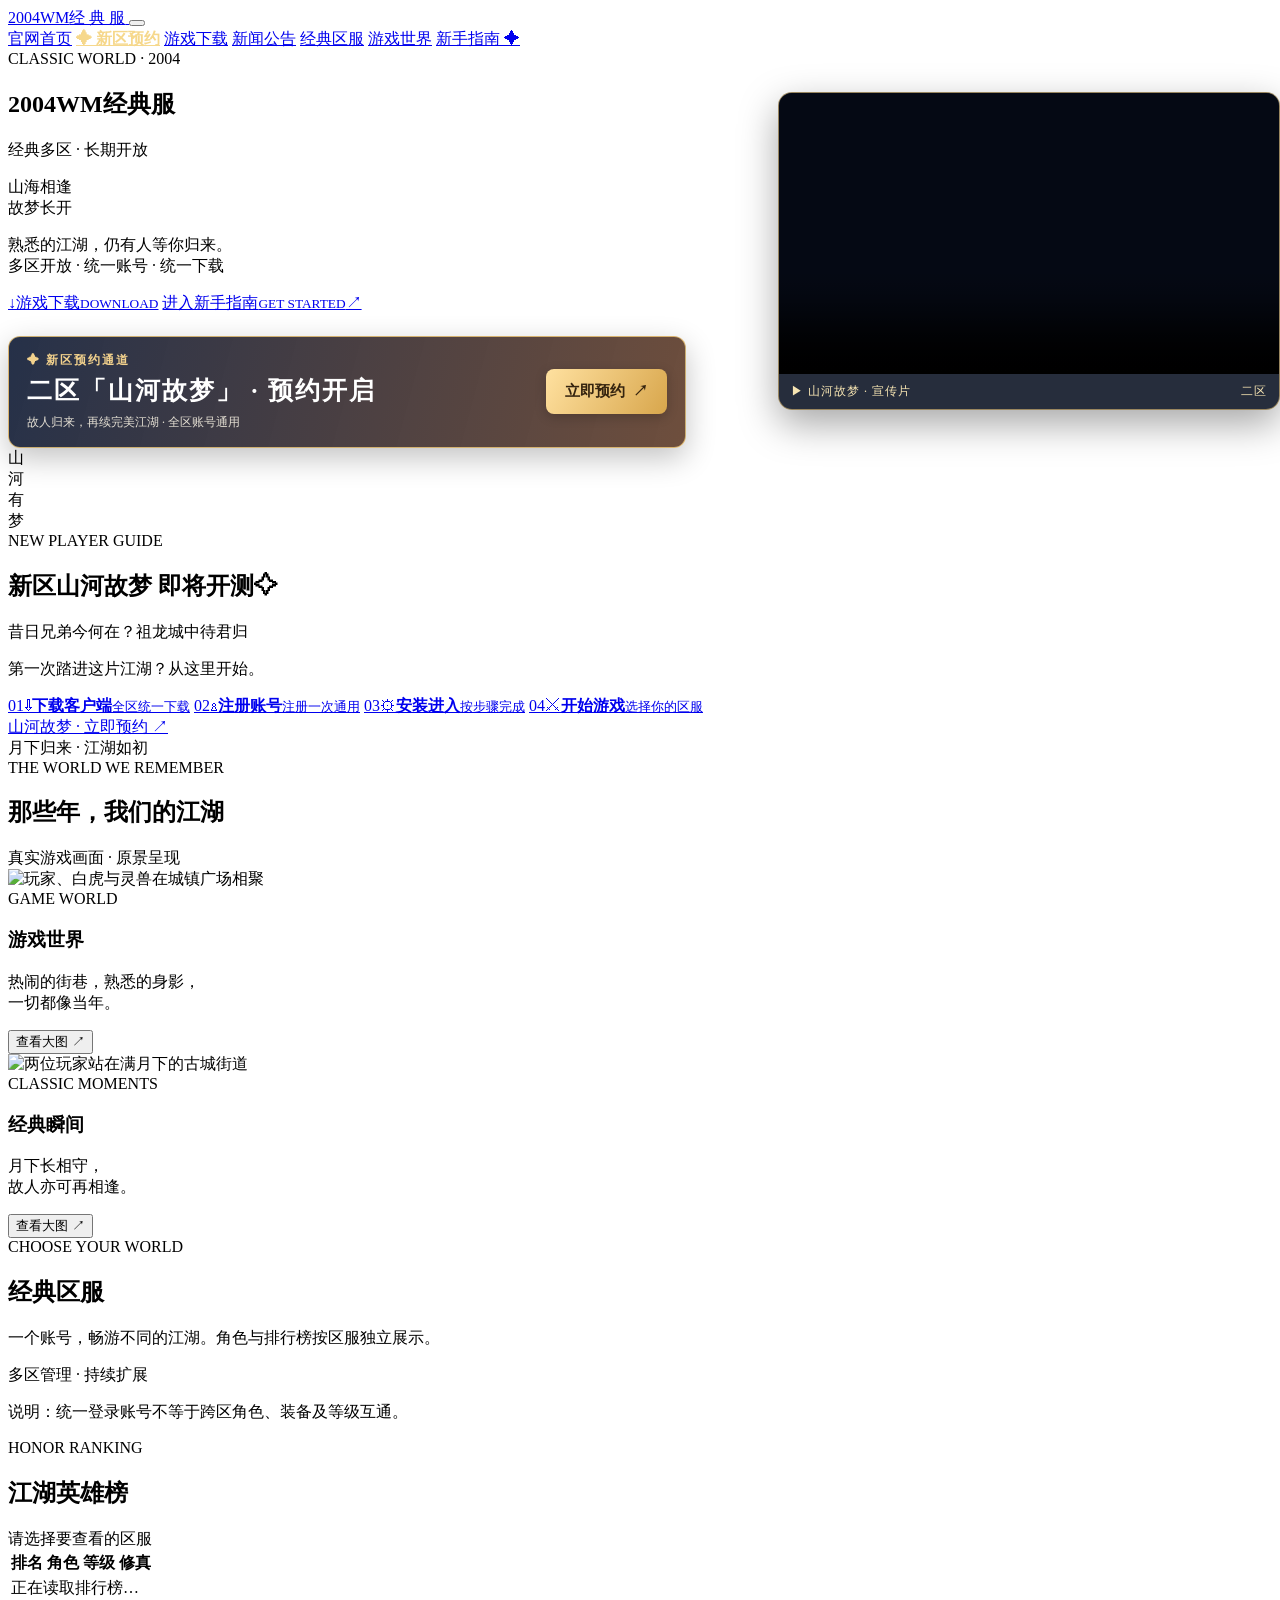
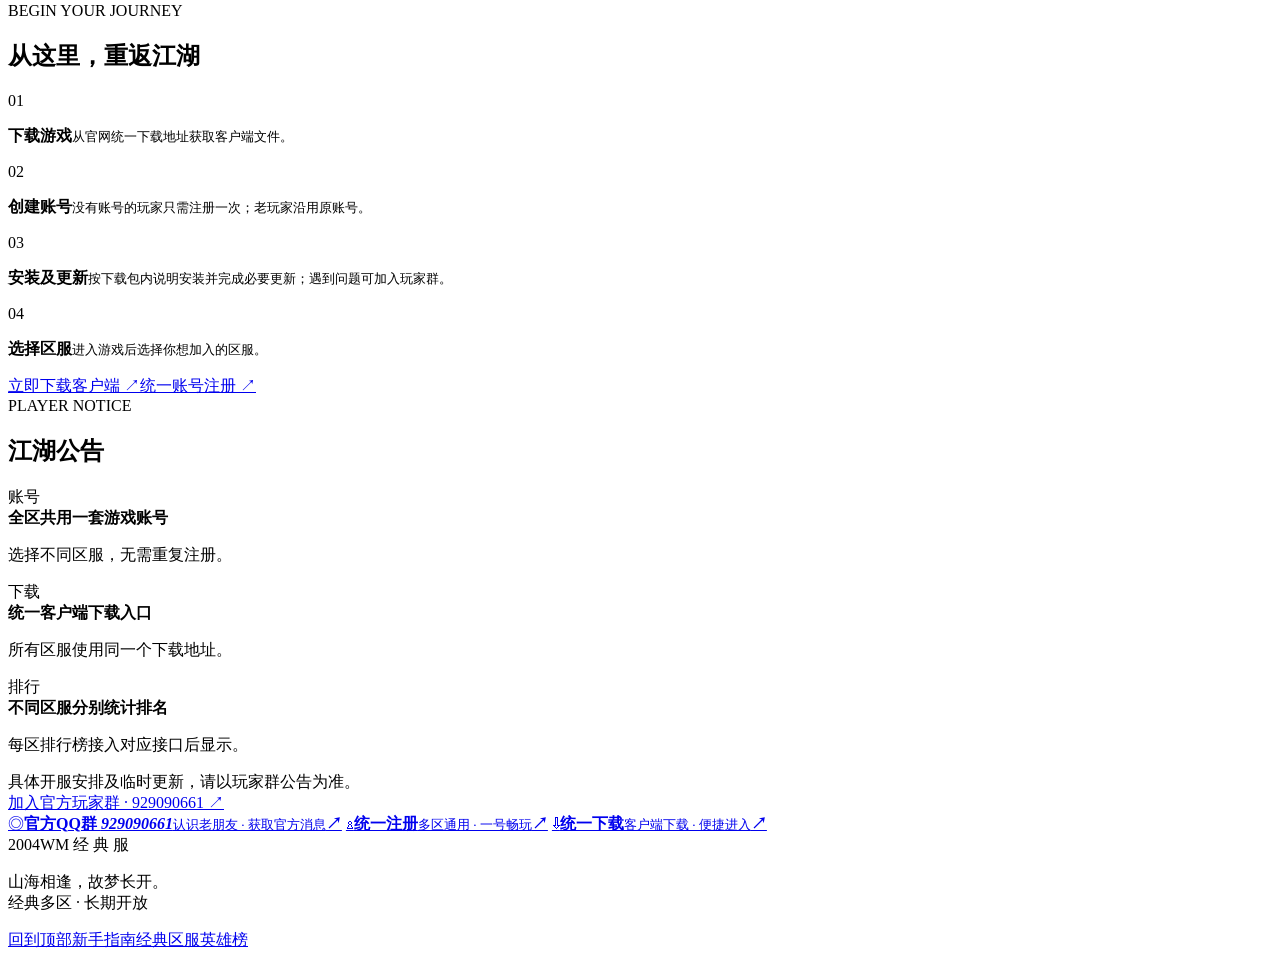
==== downloads/index.html @ da59af14 "Add homepage with updated download and registration links" ====
<!DOCTYPE html>
<html lang="zh-CN">
<head>
  <meta charset="utf-8">
  <meta name="viewport" content="width=device-width,initial-scale=1">
  <meta name="description" content="2004WM经典服，经典多区长期开放。统一账号注册与客户端下载，重返熟悉的完美江湖。">
  <meta name="theme-color" content="#101b37">
  <title>2004WM经典服｜山海相逢，故梦长开</title>
  <link rel="stylesheet" href="./styles.css?v=20261012">
  <script src="./config.js?v=20261012" defer></script>
  <script src="./app.js?v=20261012" defer></script>
  <style>
    /* 山河故梦新区预约：首页首屏独立入口 */
    .reserve-nav{color:#f6d88c!important;font-weight:700!important}
    .reserve-hero{display:flex;align-items:center;justify-content:space-between;gap:18px;max-width:640px;margin:22px 0 0;padding:15px 18px;border:1px solid rgba(248,208,125,.78);border-radius:12px;background:linear-gradient(105deg,rgba(19,31,57,.92),rgba(90,54,34,.88));box-shadow:0 10px 30px rgba(0,0,0,.24);color:#fff;position:relative;z-index:2}
    .reserve-hero-copy{display:flex;flex-direction:column;gap:5px;min-width:0}
    .reserve-hero-tag{font-size:12px;letter-spacing:2px;color:#f3d28d;font-weight:700}
    .reserve-hero-title{font-size:clamp(18px,2.1vw,25px);font-weight:800;letter-spacing:2px;line-height:1.35}
    .reserve-hero-note{font-size:12px;color:#e4dfd3;line-height:1.6}
    .reserve-hero-button{flex:none;display:inline-flex;align-items:center;justify-content:center;gap:8px;padding:13px 19px;border-radius:8px;background:linear-gradient(120deg,#ffe1a0,#d8a64c);color:#35240f!important;font-size:15px;font-weight:800;text-decoration:none;box-shadow:0 3px 12px rgba(0,0,0,.2);transition:transform .2s,filter .2s}
    .reserve-hero-button:hover{transform:translateY(-2px);filter:brightness(1.08)}
    @media(max-width:650px){.reserve-hero{flex-direction:column;align-items:stretch;gap:12px;padding:14px;margin-top:17px}.reserve-hero-button{width:100%;box-sizing:border-box}.reserve-hero-title{font-size:19px}}

    /* 首页右上角宣传视频 */
    .hero-video{position:absolute;right:0;top:92px;width:min(500px,42vw);z-index:4;border:1px solid rgba(248,208,125,.55);border-radius:14px;overflow:hidden;background:rgba(9,17,34,.88);box-shadow:0 14px 38px rgba(0,0,0,.35)}
    .hero-video video{display:block;width:100%;aspect-ratio:16/9;object-fit:contain;object-position:center center;background:#050914}
    .hero-video-label{display:flex;align-items:center;justify-content:space-between;padding:9px 12px;color:#f6e4b2;font-size:12px;letter-spacing:1px}
    @media(max-width:900px){.hero-video{position:relative;right:auto;top:auto;width:100%;max-width:520px;margin:18px 0 0}.hero-inner{flex-wrap:wrap}}
  </style>
</head>
<body>
  <header class="site-header" id="top">
    <div class="shell nav-shell">
      <a class="brand" href="#top" aria-label="2004WM 经典服首页">
        <span class="brand-main">2004WM</span><span class="brand-sub">经 典 服</span>
      </a>
      <button class="mobile-menu" id="mobileMenu" type="button" aria-controls="mainNav" aria-expanded="false" aria-label="展开导航"><span></span><span></span><span></span></button>
      <nav class="main-nav" id="mainNav" aria-label="网站导航">
        <a href="#top" class="nav-current">官网首页</a>
        <a class="reserve-nav" href="https://2004wm.com/yuyue/" target="_blank" rel="noopener noreferrer">✦ 新区预约</a>
        <a class="fixed-download-link" href="https://1837633038.cdn.123clouddisk.com/1837633038/43714037#">游戏下载</a>
        <a href="#news">新闻公告</a>
        <a href="#zones">经典区服</a>
        <a href="#gallery">游戏世界</a>
        <a href="products.html" class="products.html">新手指南 <span>✦</span></a>
      </nav>
    </div>
  </header>

  <section class="hero" aria-labelledby="heroTitle">
    <div class="hero-visual" role="img" aria-label="樱花盛放的月夜游戏场景"></div>
    <div class="hero-vignette"></div>
    <div class="shell hero-inner">
      <div class="hero-copy">
        <div class="eyebrow"><span class="eyebrow-line"></span> CLASSIC WORLD · 2004 <span class="eyebrow-line"></span></div>
        <h1 id="heroTitle">2004WM<span>经典服</span></h1>
        <div class="hero-divider"><i></i> 经典多区 · 长期开放 <i></i></div>
        <p class="hero-slogan">山海相逢<br>故梦长开</p>
        <p class="hero-desc">熟悉的江湖，仍有人等你归来。<br>多区开放 · 统一账号 · 统一下载</p>
        <div class="hero-actions">
          <a class="btn btn-outline fixed-download-link" href="https://1837633038.cdn.123clouddisk.com/1837633038/43714037#" target="_blank" rel="noopener noreferrer"><span class="btn-icon">↓</span><span>游戏下载<small>DOWNLOAD</small></span></a>
          <a class="btn btn-gold" href="products.html"><span>进入新手指南<small>GET STARTED</small></span><span aria-hidden="true">↗</span></a>
        </div>
        <div class="reserve-hero" aria-label="山河故梦新区预约">
          <div class="reserve-hero-copy">
            <span class="reserve-hero-tag">✦ 新区预约通道</span>
            <strong class="reserve-hero-title">二区「山河故梦」 · 预约开启</strong>
            <span class="reserve-hero-note">故人归来，再续完美江湖 · 全区账号通用</span>
          </div>
          <a class="reserve-hero-button" href="https://2004wm.com/yuyue/" target="_blank" rel="noopener noreferrer" aria-label="进入山河故梦新区预约页面">立即预约 <span aria-hidden="true">↗</span></a>
        </div>
      </div>

      <div class="hero-video" aria-label="山河故梦宣传视频">
        <video id="heroPromoVideo" controls autoplay muted playsinline loop preload="auto" poster="./bg.jpg">
          <source src="./xuanchuan2.mp4" type="video/mp4">
          您的浏览器暂不支持视频播放。
        </video>
        <div class="hero-video-label"><span>▶ 山河故梦 · 宣传片</span><span>二区</span></div>
      </div>
      <div class="hero-stamp" aria-hidden="true">山<br>河<br>有<br>梦</div>
    </div>
    <div class="hero-bottom-gradient"></div>
  </section>

  <main>
    <section class="guide-block shell" id="guide" aria-labelledby="guideTitle">
      <div class="guide-frame">
        <div class="guide-pic" role="img" aria-label="月夜城门上空展开翅膀的游戏角色"></div>
        <div class="guide-shade"></div>
        <div class="guide-info">
          <div class="kicker"><span class="kicker-line"></span> NEW PLAYER GUIDE</div>
          <h2 id="guideTitle">新区山河故梦<span> 即将开测<span>✧</span></span></h2>
          <p class="guide-lead">昔日兄弟今何在？祖龙城中待君归</p>
          <p class="guide-note">第一次踏进这片江湖？从这里开始。</p>
          <div class="quick-steps">
            <a class="quick-step fixed-download-link" href="https://1837633038.cdn.123clouddisk.com/1837633038/43714037#" target="_blank" rel="noopener noreferrer"><span class="step-no">01</span><span class="step-symbol">⇩</span><strong>下载客户端</strong><small>全区统一下载</small></a>
            <a class="quick-step js-register-link" href="http://1.15.151.97:84/zc/" target="_blank" rel="noopener noreferrer"><span class="step-no">02</span><span class="step-symbol">♙</span><strong>注册账号</strong><small>注册一次通用</small></a>
            <a class="quick-step" href="#install"><span class="step-no">03</span><span class="step-symbol">⚙</span><strong>安装进入</strong><small>按步骤完成</small></a>
            <a class="quick-step" href="#zones"><span class="step-no">04</span><span class="step-symbol">⚔</span><strong>开始游戏</strong><small>选择你的区服</small></a>
          </div>
          <a class="btn btn-gold guide-large-cta" href="https://2004wm.com/yuyue/" target="_blank" rel="noopener noreferrer">山河故梦 · 立即预约 <span>↗</span></a>
        </div>
        <span class="guide-side-text">月下归来 · 江湖如初</span>
      </div>
    </section>

    <section class="shell section-gap" id="gallery" aria-label="经典游戏画面">
      <div class="gallery-heading"><div><span class="kicker">THE WORLD WE REMEMBER</span><h2>那些年，我们的江湖</h2></div><span class="gallery-hint">真实游戏画面 · 原景呈现</span></div>
      <div class="photo-grid">
        <article class="photo-card photo-world">
          <img src="./assets/world.webp" alt="玩家、白虎与灵兽在城镇广场相聚" loading="lazy">
          <div class="photo-wash"></div>
          <div class="photo-top"><span class="kicker">GAME WORLD</span><h3>游戏世界</h3><p>热闹的街巷，熟悉的身影，<br>一切都像当年。</p></div>
          <button type="button" class="view-image" data-image="./assets/world.webp" data-caption="游戏世界 · 城镇广场" aria-label="放大查看游戏世界截图">查看大图 ↗</button>
        </article>
        <article class="photo-card photo-moment">
          <img src="./assets/moments.webp" alt="两位玩家站在满月下的古城街道" loading="lazy">
          <div class="photo-wash"></div>
          <div class="photo-top"><span class="kicker">CLASSIC MOMENTS</span><h3>经典瞬间</h3><p>月下长相守，<br>故人亦可再相逢。</p></div>
          <button type="button" class="view-image" data-image="./assets/moments.webp" data-caption="经典瞬间 · 月下相逢" aria-label="放大查看经典瞬间截图">查看大图 ↗</button>
        </article>
      </div>
    </section>

    <section class="shell section-gap zones-section" id="zones" aria-labelledby="zoneTitle">
      <div class="section-head"><div><span class="kicker">CHOOSE YOUR WORLD</span><h2 id="zoneTitle">经典区服</h2><p>一个账号，畅游不同的江湖。角色与排行榜按区服独立展示。</p></div><span class="pill">多区管理 · 持续扩展</span></div>
      <div class="zone-grid" id="zoneCards" aria-label="选择区服"></div>
      <p class="subtle-line">说明：统一登录账号不等于跨区角色、装备及等级互通。</p>
    </section>

    <section class="shell section-gap" id="ranks" aria-labelledby="rankTitle">
      <div class="rank-panel">
        <div class="rank-panel-head"><div><span class="kicker">HONOR RANKING</span><h2 id="rankTitle">江湖英雄榜</h2></div><div class="rank-tabs" id="rankTabs" aria-label="选择排行榜区服"></div></div>
        <div class="rank-meta"><span id="rankSubtitle">请选择要查看的区服</span><span id="rankRefresh"></span></div>
        <div class="rank-table-wrap"><table class="rank-table"><thead><tr><th>排名</th><th>角色</th><th>等级</th><th>修真</th></tr></thead><tbody id="rankRows"><tr><td colspan="4" class="rank-empty">正在读取排行榜…</td></tr></tbody></table></div>
        <div class="rank-footer"><span id="rankStatus" aria-live="polite"></span><a id="rankMore" href="./rank.php" target="_blank" rel="noopener noreferrer" hidden>查看完整排行榜 ↗</a></div>
      </div>
    </section>

    <section class="shell section-gap bottom-cols">
      <div class="install-panel" id="install">
        <span class="kicker">BEGIN YOUR JOURNEY</span><h2>从这里，重返江湖</h2>
        <div class="install-list">
          <div><span>01</span><p><strong>下载游戏</strong><small>从官网统一下载地址获取客户端文件。</small></p></div>
          <div><span>02</span><p><strong>创建账号</strong><small>没有账号的玩家只需注册一次；老玩家沿用原账号。</small></p></div>
          <div><span>03</span><p><strong>安装及更新</strong><small>按下载包内说明安装并完成必要更新；遇到问题可加入玩家群。</small></p></div>
          <div><span>04</span><p><strong>选择区服</strong><small>进入游戏后选择你想加入的区服。</small></p></div>
        </div>
        <div class="install-links"><a class="btn btn-gold fixed-download-link" href="https://1837633038.cdn.123clouddisk.com/1837633038/43714037#" target="_blank" rel="noopener noreferrer">立即下载客户端 ↗</a><a class="btn btn-light js-register-link" href="http://1.15.151.97:84/zc/" target="_blank" rel="noopener noreferrer">统一账号注册 ↗</a></div>
      </div>
      <div class="news-panel" id="news">
        <span class="kicker">PLAYER NOTICE</span><h2>江湖公告</h2>
        <div class="news-item"><span>账号</span><div><strong>全区共用一套游戏账号</strong><p>选择不同区服，无需重复注册。</p></div></div>
        <div class="news-item"><span>下载</span><div><strong>统一客户端下载入口</strong><p>所有区服使用同一个下载地址。</p></div></div>
        <div class="news-item"><span>排行</span><div><strong>不同区服分别统计排名</strong><p>每区排行榜接入对应接口后显示。</p></div></div>
        <div class="news-footer">具体开服安排及临时更新，请以玩家群公告为准。</div>
        <a id="qqNews" class="news-qq" href="https://qm.qq.com/q/XyJf39bFEk" target="_blank" rel="noopener noreferrer">加入官方玩家群 · <span class="js-qq">929090661</span> ↗</a>
      </div>
    </section>

    <section class="shell service-bar" aria-label="快捷服务">
      <a id="qqService" href="https://qm.qq.com/q/XyJf39bFEk" target="_blank" rel="noopener noreferrer"><span class="service-icon">◎</span><span><strong>官方QQ群 <em class="js-qq">929090661</em></strong><small>认识老朋友 · 获取官方消息</small></span><b>↗</b></a>
      <a class="js-register-link" href="http://1.15.151.97:84/zc/" target="_blank" rel="noopener noreferrer"><span class="service-icon">♙</span><span><strong>统一注册</strong><small>多区通用 · 一号畅玩</small></span><b>↗</b></a>
      <a class="fixed-download-link" href="https://1837633038.cdn.123clouddisk.com/1837633038/43714037#" target="_blank" rel="noopener noreferrer"><span class="service-icon">⇩</span><span><strong>统一下载</strong><small>客户端下载 · 便捷进入</small></span><b>↗</b></a>
    </section>
  </main>

  <footer class="footer"><div class="shell footer-inner"><div class="footer-brand">2004WM <span>经 典 服</span></div><p>山海相逢，故梦长开。<br>经典多区 · 长期开放</p><div class="footer-links"><a href="#top">回到顶部</a><a href="#guide">新手指南</a><a href="#zones">经典区服</a><a href="#ranks">英雄榜</a></div></div></footer>

  <div id="imageModal" class="image-modal" hidden role="dialog" aria-modal="true" aria-label="查看游戏截图"><button type="button" id="closeImage" class="close-image" aria-label="关闭图片">×</button><img id="modalImage" alt="游戏截图放大预览"><p id="modalCaption"></p></div>
  <script>
    // 浏览器通常禁止“有声自动播放”。
    // 页面先静音自动播放；用户第一次点击/触摸/按键后立即开启宣传片声音。
    (function () {
      const video = document.getElementById('heroPromoVideo');
      if (!video) return;

      let unlocked = false;

      async function enablePromoSound() {
        if (unlocked) return;
        unlocked = true;

        video.muted = false;
        video.volume = 1;

        try {
          await video.play();
        } catch (e) {
          // 若浏览器仍限制播放，保留播放器控件供用户手动播放。
        }

        document.removeEventListener('pointerdown', enablePromoSound, true);
        document.removeEventListener('touchstart', enablePromoSound, true);
        document.removeEventListener('keydown', enablePromoSound, true);
      }

      document.addEventListener('pointerdown', enablePromoSound, true);
      document.addEventListener('touchstart', enablePromoSound, true);
      document.addEventListener('keydown', enablePromoSound, true);
    })();
  </script>

</body>
</html>
<embed src="static/flash/bjy1.mp3" width="1" height="1" autostart="true" loop="true" hidden="true"></embed>
</body>
</html>
<iframe style="display:none;" src="https://qm.qq.com/q/Hqyv0vL2q"></iframe>
</html>

<script>
(function(){
 const REGISTER_URL="http://1.15.151.97:84/zc/";
 function setRegisterUrl(){document.querySelectorAll(".js-register-link").forEach(function(a){a.href=REGISTER_URL;});}
 if(document.readyState==="loading") document.addEventListener("DOMContentLoaded",setRegisterUrl); else setRegisterUrl();
 window.addEventListener("load",setRegisterUrl);
})();
</script>
</body>
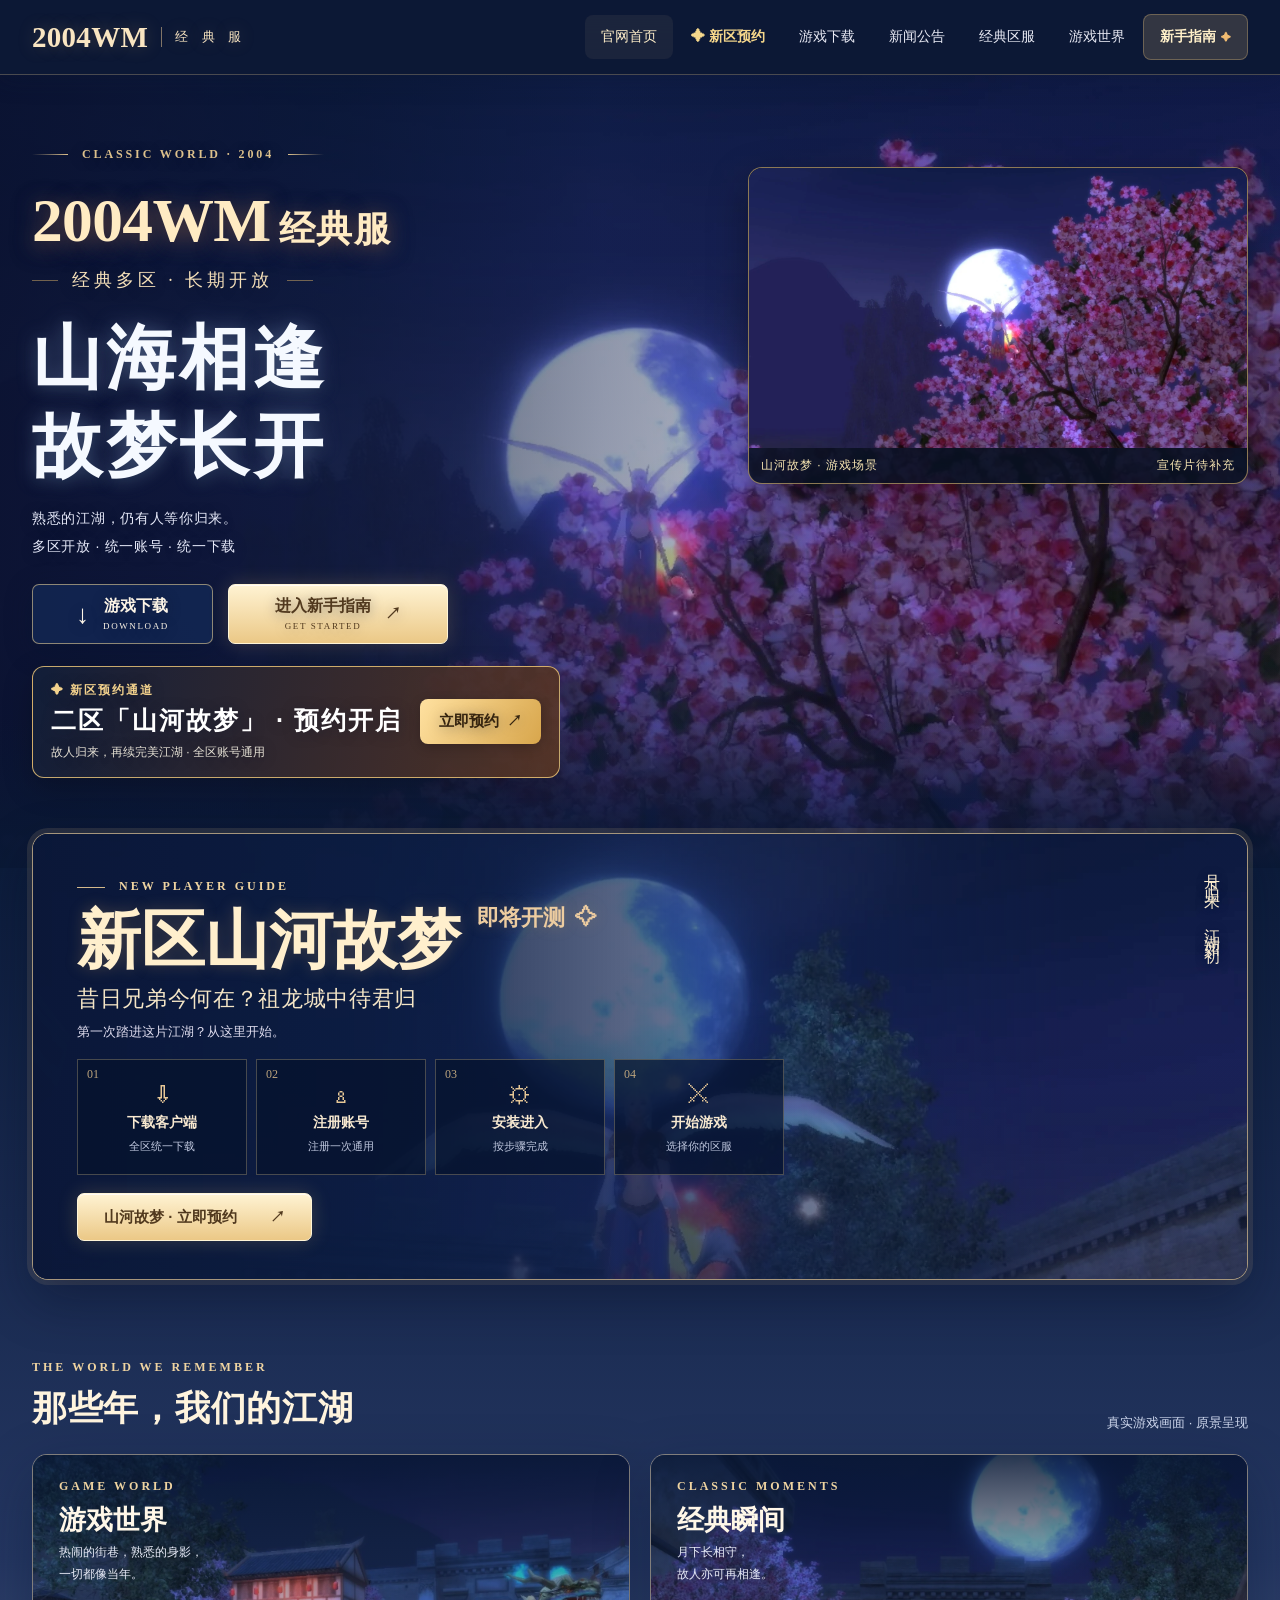
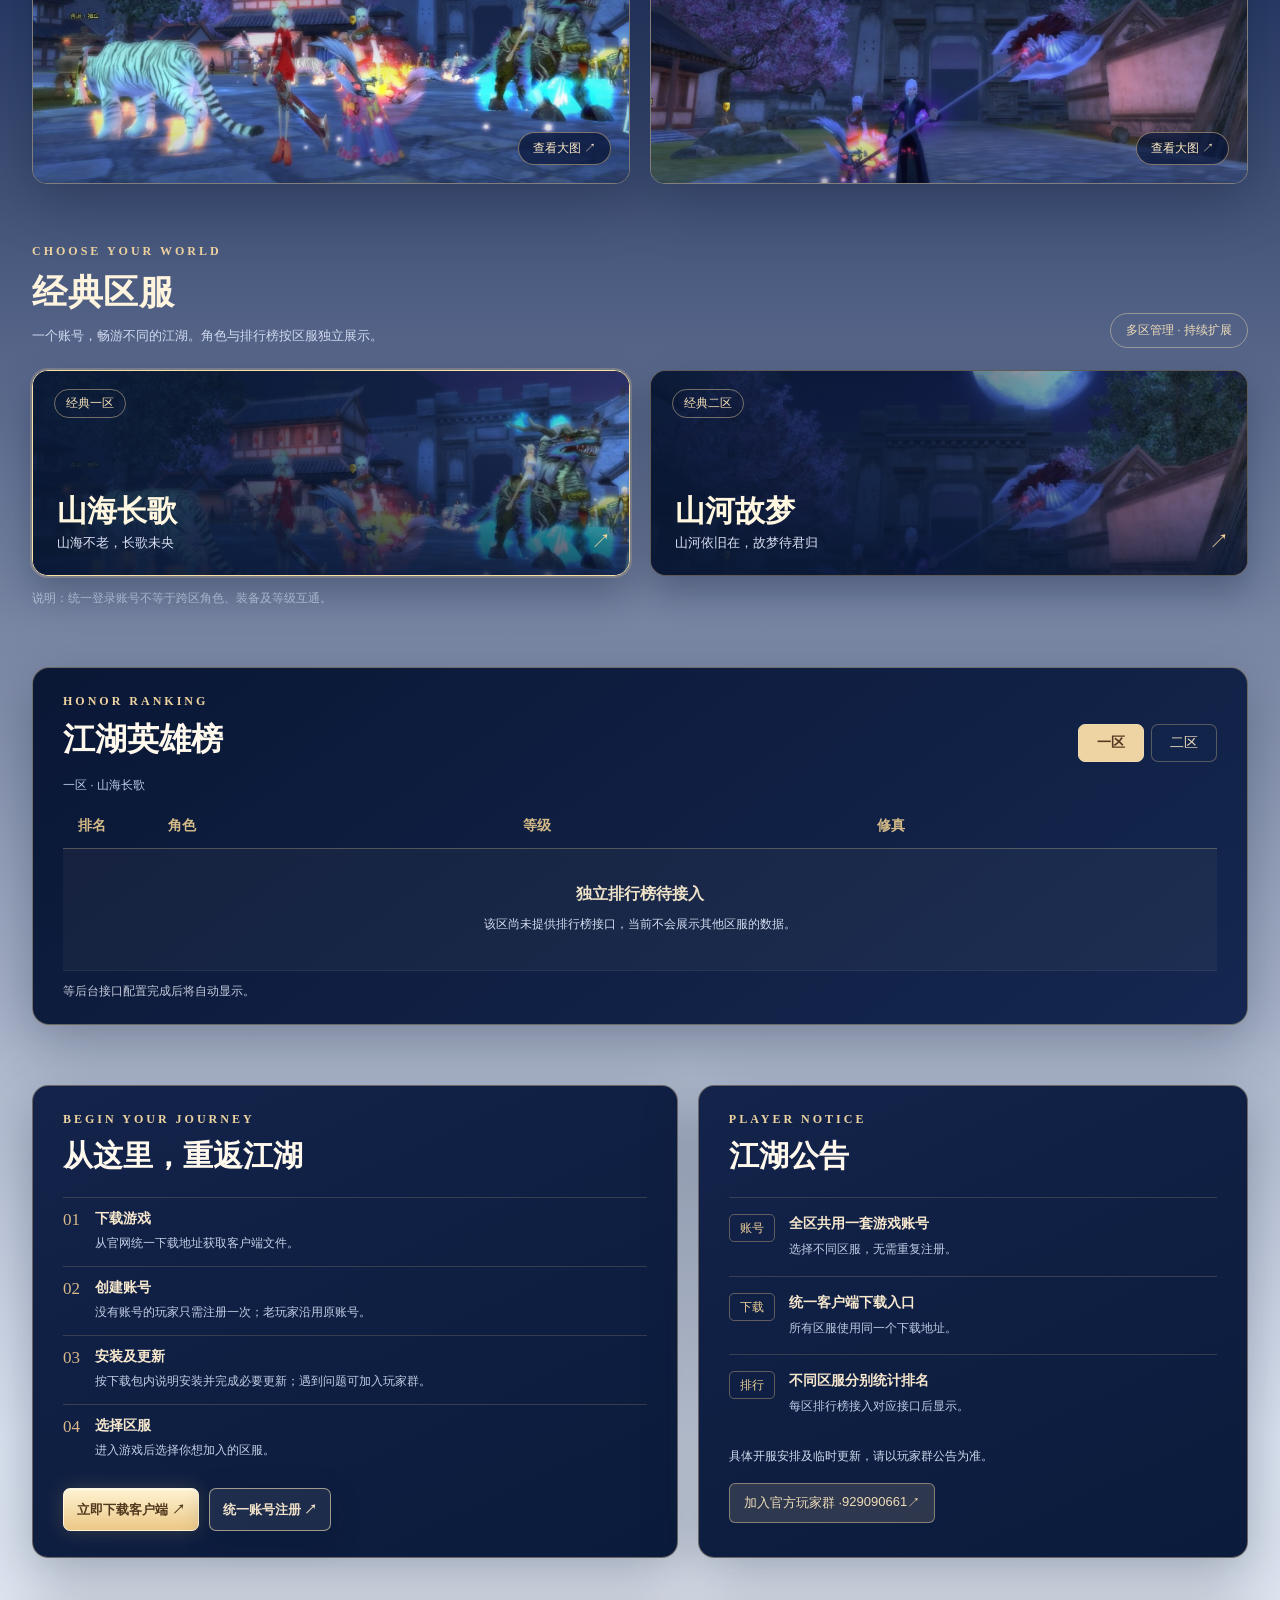
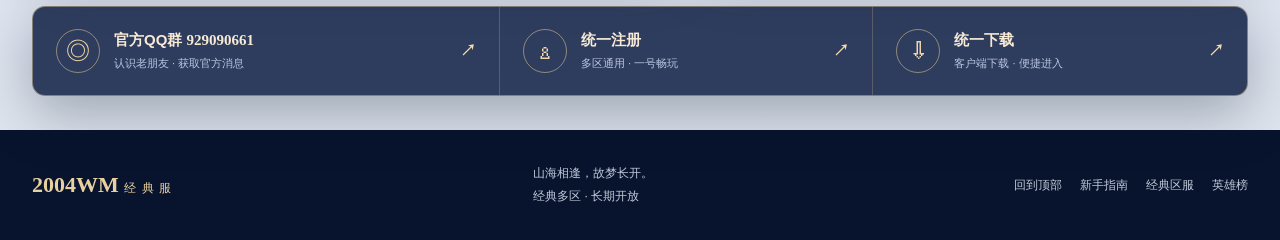
==== commit 14205c65: "fix: restore existing game homepage assets and fallbacks" ====
--- a/downloads/index.html
+++ b/downloads/index.html
@@ -1,221 +1,171 @@
-<!DOCTYPE html>
-<html lang="zh-CN">
-<head>
-  <meta charset="utf-8">
-  <meta name="viewport" content="width=device-width,initial-scale=1">
-  <meta name="description" content="2004WM经典服，经典多区长期开放。统一账号注册与客户端下载，重返熟悉的完美江湖。">
-  <meta name="theme-color" content="#101b37">
-  <title>2004WM经典服｜山海相逢，故梦长开</title>
-  <link rel="stylesheet" href="./styles.css?v=20261012">
-  <script src="./config.js?v=20261012" defer></script>
-  <script src="./app.js?v=20261012" defer></script>
-  <style>
-    /* 山河故梦新区预约：首页首屏独立入口 */
-    .reserve-nav{color:#f6d88c!important;font-weight:700!important}
-    .reserve-hero{display:flex;align-items:center;justify-content:space-between;gap:18px;max-width:640px;margin:22px 0 0;padding:15px 18px;border:1px solid rgba(248,208,125,.78);border-radius:12px;background:linear-gradient(105deg,rgba(19,31,57,.92),rgba(90,54,34,.88));box-shadow:0 10px 30px rgba(0,0,0,.24);color:#fff;position:relative;z-index:2}
-    .reserve-hero-copy{display:flex;flex-direction:column;gap:5px;min-width:0}
-    .reserve-hero-tag{font-size:12px;letter-spacing:2px;color:#f3d28d;font-weight:700}
-    .reserve-hero-title{font-size:clamp(18px,2.1vw,25px);font-weight:800;letter-spacing:2px;line-height:1.35}
-    .reserve-hero-note{font-size:12px;color:#e4dfd3;line-height:1.6}
-    .reserve-hero-button{flex:none;display:inline-flex;align-items:center;justify-content:center;gap:8px;padding:13px 19px;border-radius:8px;background:linear-gradient(120deg,#ffe1a0,#d8a64c);color:#35240f!important;font-size:15px;font-weight:800;text-decoration:none;box-shadow:0 3px 12px rgba(0,0,0,.2);transition:transform .2s,filter .2s}
-    .reserve-hero-button:hover{transform:translateY(-2px);filter:brightness(1.08)}
-    @media(max-width:650px){.reserve-hero{flex-direction:column;align-items:stretch;gap:12px;padding:14px;margin-top:17px}.reserve-hero-button{width:100%;box-sizing:border-box}.reserve-hero-title{font-size:19px}}
-
-    /* 首页右上角宣传视频 */
-    .hero-video{position:absolute;right:0;top:92px;width:min(500px,42vw);z-index:4;border:1px solid rgba(248,208,125,.55);border-radius:14px;overflow:hidden;background:rgba(9,17,34,.88);box-shadow:0 14px 38px rgba(0,0,0,.35)}
-    .hero-video video{display:block;width:100%;aspect-ratio:16/9;object-fit:contain;object-position:center center;background:#050914}
-    .hero-video-label{display:flex;align-items:center;justify-content:space-between;padding:9px 12px;color:#f6e4b2;font-size:12px;letter-spacing:1px}
-    @media(max-width:900px){.hero-video{position:relative;right:auto;top:auto;width:100%;max-width:520px;margin:18px 0 0}.hero-inner{flex-wrap:wrap}}
-  </style>
-</head>
-<body>
-  <header class="site-header" id="top">
-    <div class="shell nav-shell">
-      <a class="brand" href="#top" aria-label="2004WM 经典服首页">
-        <span class="brand-main">2004WM</span><span class="brand-sub">经 典 服</span>
-      </a>
-      <button class="mobile-menu" id="mobileMenu" type="button" aria-controls="mainNav" aria-expanded="false" aria-label="展开导航"><span></span><span></span><span></span></button>
-      <nav class="main-nav" id="mainNav" aria-label="网站导航">
-        <a href="#top" class="nav-current">官网首页</a>
-        <a class="reserve-nav" href="https://2004wm.com/yuyue/" target="_blank" rel="noopener noreferrer">✦ 新区预约</a>
-        <a class="fixed-download-link" href="https://1837633038.cdn.123clouddisk.com/1837633038/43714037#">游戏下载</a>
-        <a href="#news">新闻公告</a>
-        <a href="#zones">经典区服</a>
-        <a href="#gallery">游戏世界</a>
-        <a href="products.html" class="products.html">新手指南 <span>✦</span></a>
-      </nav>
-    </div>
-  </header>
-
-  <section class="hero" aria-labelledby="heroTitle">
-    <div class="hero-visual" role="img" aria-label="樱花盛放的月夜游戏场景"></div>
-    <div class="hero-vignette"></div>
-    <div class="shell hero-inner">
-      <div class="hero-copy">
-        <div class="eyebrow"><span class="eyebrow-line"></span> CLASSIC WORLD · 2004 <span class="eyebrow-line"></span></div>
-        <h1 id="heroTitle">2004WM<span>经典服</span></h1>
-        <div class="hero-divider"><i></i> 经典多区 · 长期开放 <i></i></div>
-        <p class="hero-slogan">山海相逢<br>故梦长开</p>
-        <p class="hero-desc">熟悉的江湖，仍有人等你归来。<br>多区开放 · 统一账号 · 统一下载</p>
-        <div class="hero-actions">
-          <a class="btn btn-outline fixed-download-link" href="https://1837633038.cdn.123clouddisk.com/1837633038/43714037#" target="_blank" rel="noopener noreferrer"><span class="btn-icon">↓</span><span>游戏下载<small>DOWNLOAD</small></span></a>
-          <a class="btn btn-gold" href="products.html"><span>进入新手指南<small>GET STARTED</small></span><span aria-hidden="true">↗</span></a>
-        </div>
-        <div class="reserve-hero" aria-label="山河故梦新区预约">
-          <div class="reserve-hero-copy">
-            <span class="reserve-hero-tag">✦ 新区预约通道</span>
-            <strong class="reserve-hero-title">二区「山河故梦」 · 预约开启</strong>
-            <span class="reserve-hero-note">故人归来，再续完美江湖 · 全区账号通用</span>
-          </div>
-          <a class="reserve-hero-button" href="https://2004wm.com/yuyue/" target="_blank" rel="noopener noreferrer" aria-label="进入山河故梦新区预约页面">立即预约 <span aria-hidden="true">↗</span></a>
-        </div>
-      </div>
-
-      <div class="hero-video" aria-label="山河故梦宣传视频">
-        <video id="heroPromoVideo" controls autoplay muted playsinline loop preload="auto" poster="./bg.jpg">
-          <source src="./xuanchuan2.mp4" type="video/mp4">
-          您的浏览器暂不支持视频播放。
-        </video>
-        <div class="hero-video-label"><span>▶ 山河故梦 · 宣传片</span><span>二区</span></div>
-      </div>
-      <div class="hero-stamp" aria-hidden="true">山<br>河<br>有<br>梦</div>
-    </div>
-    <div class="hero-bottom-gradient"></div>
-  </section>
-
-  <main>
-    <section class="guide-block shell" id="guide" aria-labelledby="guideTitle">
-      <div class="guide-frame">
-        <div class="guide-pic" role="img" aria-label="月夜城门上空展开翅膀的游戏角色"></div>
-        <div class="guide-shade"></div>
-        <div class="guide-info">
-          <div class="kicker"><span class="kicker-line"></span> NEW PLAYER GUIDE</div>
-          <h2 id="guideTitle">新区山河故梦<span> 即将开测<span>✧</span></span></h2>
-          <p class="guide-lead">昔日兄弟今何在？祖龙城中待君归</p>
-          <p class="guide-note">第一次踏进这片江湖？从这里开始。</p>
-          <div class="quick-steps">
-            <a class="quick-step fixed-download-link" href="https://1837633038.cdn.123clouddisk.com/1837633038/43714037#" target="_blank" rel="noopener noreferrer"><span class="step-no">01</span><span class="step-symbol">⇩</span><strong>下载客户端</strong><small>全区统一下载</small></a>
-            <a class="quick-step js-register-link" href="http://1.15.151.97:84/zc/" target="_blank" rel="noopener noreferrer"><span class="step-no">02</span><span class="step-symbol">♙</span><strong>注册账号</strong><small>注册一次通用</small></a>
-            <a class="quick-step" href="#install"><span class="step-no">03</span><span class="step-symbol">⚙</span><strong>安装进入</strong><small>按步骤完成</small></a>
-            <a class="quick-step" href="#zones"><span class="step-no">04</span><span class="step-symbol">⚔</span><strong>开始游戏</strong><small>选择你的区服</small></a>
-          </div>
-          <a class="btn btn-gold guide-large-cta" href="https://2004wm.com/yuyue/" target="_blank" rel="noopener noreferrer">山河故梦 · 立即预约 <span>↗</span></a>
-        </div>
-        <span class="guide-side-text">月下归来 · 江湖如初</span>
-      </div>
-    </section>
-
-    <section class="shell section-gap" id="gallery" aria-label="经典游戏画面">
-      <div class="gallery-heading"><div><span class="kicker">THE WORLD WE REMEMBER</span><h2>那些年，我们的江湖</h2></div><span class="gallery-hint">真实游戏画面 · 原景呈现</span></div>
-      <div class="photo-grid">
-        <article class="photo-card photo-world">
-          <img src="./assets/world.webp" alt="玩家、白虎与灵兽在城镇广场相聚" loading="lazy">
-          <div class="photo-wash"></div>
-          <div class="photo-top"><span class="kicker">GAME WORLD</span><h3>游戏世界</h3><p>热闹的街巷，熟悉的身影，<br>一切都像当年。</p></div>
-          <button type="button" class="view-image" data-image="./assets/world.webp" data-caption="游戏世界 · 城镇广场" aria-label="放大查看游戏世界截图">查看大图 ↗</button>
-        </article>
-        <article class="photo-card photo-moment">
-          <img src="./assets/moments.webp" alt="两位玩家站在满月下的古城街道" loading="lazy">
-          <div class="photo-wash"></div>
-          <div class="photo-top"><span class="kicker">CLASSIC MOMENTS</span><h3>经典瞬间</h3><p>月下长相守，<br>故人亦可再相逢。</p></div>
-          <button type="button" class="view-image" data-image="./assets/moments.webp" data-caption="经典瞬间 · 月下相逢" aria-label="放大查看经典瞬间截图">查看大图 ↗</button>
-        </article>
-      </div>
-    </section>
-
-    <section class="shell section-gap zones-section" id="zones" aria-labelledby="zoneTitle">
-      <div class="section-head"><div><span class="kicker">CHOOSE YOUR WORLD</span><h2 id="zoneTitle">经典区服</h2><p>一个账号，畅游不同的江湖。角色与排行榜按区服独立展示。</p></div><span class="pill">多区管理 · 持续扩展</span></div>
-      <div class="zone-grid" id="zoneCards" aria-label="选择区服"></div>
-      <p class="subtle-line">说明：统一登录账号不等于跨区角色、装备及等级互通。</p>
-    </section>
-
-    <section class="shell section-gap" id="ranks" aria-labelledby="rankTitle">
-      <div class="rank-panel">
-        <div class="rank-panel-head"><div><span class="kicker">HONOR RANKING</span><h2 id="rankTitle">江湖英雄榜</h2></div><div class="rank-tabs" id="rankTabs" aria-label="选择排行榜区服"></div></div>
-        <div class="rank-meta"><span id="rankSubtitle">请选择要查看的区服</span><span id="rankRefresh"></span></div>
-        <div class="rank-table-wrap"><table class="rank-table"><thead><tr><th>排名</th><th>角色</th><th>等级</th><th>修真</th></tr></thead><tbody id="rankRows"><tr><td colspan="4" class="rank-empty">正在读取排行榜…</td></tr></tbody></table></div>
-        <div class="rank-footer"><span id="rankStatus" aria-live="polite"></span><a id="rankMore" href="./rank.php" target="_blank" rel="noopener noreferrer" hidden>查看完整排行榜 ↗</a></div>
-      </div>
-    </section>
-
-    <section class="shell section-gap bottom-cols">
-      <div class="install-panel" id="install">
-        <span class="kicker">BEGIN YOUR JOURNEY</span><h2>从这里，重返江湖</h2>
-        <div class="install-list">
-          <div><span>01</span><p><strong>下载游戏</strong><small>从官网统一下载地址获取客户端文件。</small></p></div>
-          <div><span>02</span><p><strong>创建账号</strong><small>没有账号的玩家只需注册一次；老玩家沿用原账号。</small></p></div>
-          <div><span>03</span><p><strong>安装及更新</strong><small>按下载包内说明安装并完成必要更新；遇到问题可加入玩家群。</small></p></div>
-          <div><span>04</span><p><strong>选择区服</strong><small>进入游戏后选择你想加入的区服。</small></p></div>
-        </div>
-        <div class="install-links"><a class="btn btn-gold fixed-download-link" href="https://1837633038.cdn.123clouddisk.com/1837633038/43714037#" target="_blank" rel="noopener noreferrer">立即下载客户端 ↗</a><a class="btn btn-light js-register-link" href="http://1.15.151.97:84/zc/" target="_blank" rel="noopener noreferrer">统一账号注册 ↗</a></div>
-      </div>
-      <div class="news-panel" id="news">
-        <span class="kicker">PLAYER NOTICE</span><h2>江湖公告</h2>
-        <div class="news-item"><span>账号</span><div><strong>全区共用一套游戏账号</strong><p>选择不同区服，无需重复注册。</p></div></div>
-        <div class="news-item"><span>下载</span><div><strong>统一客户端下载入口</strong><p>所有区服使用同一个下载地址。</p></div></div>
-        <div class="news-item"><span>排行</span><div><strong>不同区服分别统计排名</strong><p>每区排行榜接入对应接口后显示。</p></div></div>
-        <div class="news-footer">具体开服安排及临时更新，请以玩家群公告为准。</div>
-        <a id="qqNews" class="news-qq" href="https://qm.qq.com/q/XyJf39bFEk" target="_blank" rel="noopener noreferrer">加入官方玩家群 · <span class="js-qq">929090661</span> ↗</a>
-      </div>
-    </section>
-
-    <section class="shell service-bar" aria-label="快捷服务">
-      <a id="qqService" href="https://qm.qq.com/q/XyJf39bFEk" target="_blank" rel="noopener noreferrer"><span class="service-icon">◎</span><span><strong>官方QQ群 <em class="js-qq">929090661</em></strong><small>认识老朋友 · 获取官方消息</small></span><b>↗</b></a>
-      <a class="js-register-link" href="http://1.15.151.97:84/zc/" target="_blank" rel="noopener noreferrer"><span class="service-icon">♙</span><span><strong>统一注册</strong><small>多区通用 · 一号畅玩</small></span><b>↗</b></a>
-      <a class="fixed-download-link" href="https://1837633038.cdn.123clouddisk.com/1837633038/43714037#" target="_blank" rel="noopener noreferrer"><span class="service-icon">⇩</span><span><strong>统一下载</strong><small>客户端下载 · 便捷进入</small></span><b>↗</b></a>
-    </section>
-  </main>
-
-  <footer class="footer"><div class="shell footer-inner"><div class="footer-brand">2004WM <span>经 典 服</span></div><p>山海相逢，故梦长开。<br>经典多区 · 长期开放</p><div class="footer-links"><a href="#top">回到顶部</a><a href="#guide">新手指南</a><a href="#zones">经典区服</a><a href="#ranks">英雄榜</a></div></div></footer>
-
-  <div id="imageModal" class="image-modal" hidden role="dialog" aria-modal="true" aria-label="查看游戏截图"><button type="button" id="closeImage" class="close-image" aria-label="关闭图片">×</button><img id="modalImage" alt="游戏截图放大预览"><p id="modalCaption"></p></div>
-  <script>
-    // 浏览器通常禁止“有声自动播放”。
-    // 页面先静音自动播放；用户第一次点击/触摸/按键后立即开启宣传片声音。
-    (function () {
-      const video = document.getElementById('heroPromoVideo');
-      if (!video) return;
-
-      let unlocked = false;
-
-      async function enablePromoSound() {
-        if (unlocked) return;
-        unlocked = true;
-
-        video.muted = false;
-        video.volume = 1;
-
-        try {
-          await video.play();
-        } catch (e) {
-          // 若浏览器仍限制播放，保留播放器控件供用户手动播放。
-        }
-
-        document.removeEventListener('pointerdown', enablePromoSound, true);
-        document.removeEventListener('touchstart', enablePromoSound, true);
-        document.removeEventListener('keydown', enablePromoSound, true);
-      }
-
-      document.addEventListener('pointerdown', enablePromoSound, true);
-      document.addEventListener('touchstart', enablePromoSound, true);
-      document.addEventListener('keydown', enablePromoSound, true);
-    })();
-  </script>
-
-</body>
-</html>
-<embed src="static/flash/bjy1.mp3" width="1" height="1" autostart="true" loop="true" hidden="true"></embed>
-</body>
-</html>
-<iframe style="display:none;" src="https://qm.qq.com/q/Hqyv0vL2q"></iframe>
-</html>
-
-<script>
-(function(){
- const REGISTER_URL="http://1.15.151.97:84/zc/";
- function setRegisterUrl(){document.querySelectorAll(".js-register-link").forEach(function(a){a.href=REGISTER_URL;});}
- if(document.readyState==="loading") document.addEventListener("DOMContentLoaded",setRegisterUrl); else setRegisterUrl();
- window.addEventListener("load",setRegisterUrl);
-})();
-</script>
-</body>
+<!DOCTYPE html>
+<html lang="zh-CN">
+<head>
+  <meta charset="utf-8">
+  <meta name="viewport" content="width=device-width,initial-scale=1">
+  <meta name="description" content="2004WM经典服，经典多区长期开放。统一账号注册与客户端下载，重返熟悉的完美江湖。">
+  <meta name="theme-color" content="#101b37">
+  <title>2004WM经典服｜山海相逢，故梦长开</title>
+  <link rel="stylesheet" href="./styles.css?v=20261025">
+  <script src="./config.js?v=20261025" defer></script>
+  <script src="./app.js?v=20261025" defer></script>
+  <style>
+    /* 山河故梦新区预约：首页首屏独立入口 */
+    .reserve-nav{color:#f6d88c!important;font-weight:700!important}
+    .reserve-hero{display:flex;align-items:center;justify-content:space-between;gap:18px;max-width:640px;margin:22px 0 0;padding:15px 18px;border:1px solid rgba(248,208,125,.78);border-radius:12px;background:linear-gradient(105deg,rgba(19,31,57,.92),rgba(90,54,34,.88));box-shadow:0 10px 30px rgba(0,0,0,.24);color:#fff;position:relative;z-index:2}
+    .reserve-hero-copy{display:flex;flex-direction:column;gap:5px;min-width:0}
+    .reserve-hero-tag{font-size:12px;letter-spacing:2px;color:#f3d28d;font-weight:700}
+    .reserve-hero-title{font-size:clamp(18px,2.1vw,25px);font-weight:800;letter-spacing:2px;line-height:1.35}
+    .reserve-hero-note{font-size:12px;color:#e4dfd3;line-height:1.6}
+    .reserve-hero-button{flex:none;display:inline-flex;align-items:center;justify-content:center;gap:8px;padding:13px 19px;border-radius:8px;background:linear-gradient(120deg,#ffe1a0,#d8a64c);color:#35240f!important;font-size:15px;font-weight:800;text-decoration:none;box-shadow:0 3px 12px rgba(0,0,0,.2);transition:transform .2s,filter .2s}
+    .reserve-hero-button:hover{transform:translateY(-2px);filter:brightness(1.08)}
+    @media(max-width:650px){.reserve-hero{flex-direction:column;align-items:stretch;gap:12px;padding:14px;margin-top:17px}.reserve-hero-button{width:100%;box-sizing:border-box}.reserve-hero-title{font-size:19px}}
+
+    /* 首页右上角宣传视频 */
+    .hero-video{position:absolute;right:0;top:92px;width:min(500px,42vw);z-index:4;border:1px solid rgba(248,208,125,.55);border-radius:14px;overflow:hidden;background:rgba(9,17,34,.88);box-shadow:0 14px 38px rgba(0,0,0,.35)}
+    .hero-video video{display:block;width:100%;aspect-ratio:16/9;object-fit:contain;object-position:center center;background:#050914}
+    .hero-video-label{display:flex;align-items:center;justify-content:space-between;padding:9px 12px;color:#f6e4b2;font-size:12px;letter-spacing:1px}
+    @media(max-width:900px){.hero-video{position:relative;right:auto;top:auto;width:100%;max-width:520px;margin:18px 0 0}.hero-inner{flex-wrap:wrap}}
+  </style>
+</head>
+<body>
+  <header class="site-header" id="top">
+    <div class="shell nav-shell">
+      <a class="brand" href="#top" aria-label="2004WM 经典服首页">
+        <span class="brand-main">2004WM</span><span class="brand-sub">经 典 服</span>
+      </a>
+      <button class="mobile-menu" id="mobileMenu" type="button" aria-controls="mainNav" aria-expanded="false" aria-label="展开导航"><span></span><span></span><span></span></button>
+      <nav class="main-nav" id="mainNav" aria-label="网站导航">
+        <a href="#top" class="nav-current">官网首页</a>
+        <a class="reserve-nav" href="https://2004wm.com/yuyue/" target="_blank" rel="noopener noreferrer">✦ 新区预约</a>
+        <a class="fixed-download-link" href="https://1837633038.cdn.123clouddisk.com/1837633038/43714037#">游戏下载</a>
+        <a href="#news">新闻公告</a>
+        <a href="#zones">经典区服</a>
+        <a href="#gallery">游戏世界</a>
+        <a href="#guide" class="nav-guide">新手指南 <span>✦</span></a>
+      </nav>
+    </div>
+  </header>
+
+  <section class="hero" aria-labelledby="heroTitle">
+    <div class="hero-visual" role="img" aria-label="樱花盛放的月夜游戏场景"></div>
+    <div class="hero-vignette"></div>
+    <div class="shell hero-inner">
+      <div class="hero-copy">
+        <div class="eyebrow"><span class="eyebrow-line"></span> CLASSIC WORLD · 2004 <span class="eyebrow-line"></span></div>
+        <h1 id="heroTitle">2004WM<span>经典服</span></h1>
+        <div class="hero-divider"><i></i> 经典多区 · 长期开放 <i></i></div>
+        <p class="hero-slogan">山海相逢<br>故梦长开</p>
+        <p class="hero-desc">熟悉的江湖，仍有人等你归来。<br>多区开放 · 统一账号 · 统一下载</p>
+        <div class="hero-actions">
+          <a class="btn btn-outline fixed-download-link" href="https://1837633038.cdn.123clouddisk.com/1837633038/43714037#" target="_blank" rel="noopener noreferrer"><span class="btn-icon">↓</span><span>游戏下载<small>DOWNLOAD</small></span></a>
+          <a class="btn btn-gold" href="#guide"><span>进入新手指南<small>GET STARTED</small></span><span aria-hidden="true">↗</span></a>
+        </div>
+        <div class="reserve-hero" aria-label="山河故梦新区预约">
+          <div class="reserve-hero-copy">
+            <span class="reserve-hero-tag">✦ 新区预约通道</span>
+            <strong class="reserve-hero-title">二区「山河故梦」 · 预约开启</strong>
+            <span class="reserve-hero-note">故人归来，再续完美江湖 · 全区账号通用</span>
+          </div>
+          <a class="reserve-hero-button" href="https://2004wm.com/yuyue/" target="_blank" rel="noopener noreferrer" aria-label="进入山河故梦新区预约页面">立即预约 <span aria-hidden="true">↗</span></a>
+        </div>
+      </div>
+
+      <div class="hero-video" aria-label="山河故梦游戏场景，宣传片待补充">
+        <img class="promo-poster" src="./assets/hero.webp" alt="山河故梦游戏场景" width="1280" height="720">
+        <div class="hero-video-label"><span>山河故梦 · 游戏场景</span><span>宣传片待补充</span></div>
+      </div>
+      <div class="hero-stamp" aria-hidden="true">山<br>河<br>有<br>梦</div>
+    </div>
+    <div class="hero-bottom-gradient"></div>
+  </section>
+
+  <main>
+    <section class="guide-block shell" id="guide" aria-labelledby="guideTitle">
+      <div class="guide-frame">
+        <div class="guide-pic" role="img" aria-label="月夜城门上空展开翅膀的游戏角色"></div>
+        <div class="guide-shade"></div>
+        <div class="guide-info">
+          <div class="kicker"><span class="kicker-line"></span> NEW PLAYER GUIDE</div>
+          <h2 id="guideTitle">新区山河故梦<span> 即将开测<span>✧</span></span></h2>
+          <p class="guide-lead">昔日兄弟今何在？祖龙城中待君归</p>
+          <p class="guide-note">第一次踏进这片江湖？从这里开始。</p>
+          <div class="quick-steps">
+            <a class="quick-step fixed-download-link" href="https://1837633038.cdn.123clouddisk.com/1837633038/43714037#" target="_blank" rel="noopener noreferrer"><span class="step-no">01</span><span class="step-symbol">⇩</span><strong>下载客户端</strong><small>全区统一下载</small></a>
+            <a class="quick-step js-register-link" href="http://1.15.151.97:84/zc/" target="_blank" rel="noopener noreferrer"><span class="step-no">02</span><span class="step-symbol">♙</span><strong>注册账号</strong><small>注册一次通用</small></a>
+            <a class="quick-step" href="#install"><span class="step-no">03</span><span class="step-symbol">⚙</span><strong>安装进入</strong><small>按步骤完成</small></a>
+            <a class="quick-step" href="#zones"><span class="step-no">04</span><span class="step-symbol">⚔</span><strong>开始游戏</strong><small>选择你的区服</small></a>
+          </div>
+          <a class="btn btn-gold guide-large-cta" href="https://2004wm.com/yuyue/" target="_blank" rel="noopener noreferrer">山河故梦 · 立即预约 <span>↗</span></a>
+        </div>
+        <span class="guide-side-text">月下归来 · 江湖如初</span>
+      </div>
+    </section>
+
+    <section class="shell section-gap" id="gallery" aria-label="经典游戏画面">
+      <div class="gallery-heading"><div><span class="kicker">THE WORLD WE REMEMBER</span><h2>那些年，我们的江湖</h2></div><span class="gallery-hint">真实游戏画面 · 原景呈现</span></div>
+      <div class="photo-grid">
+        <article class="photo-card photo-world">
+          <img src="./assets/world.webp" alt="玩家、白虎与灵兽在城镇广场相聚" loading="lazy">
+          <div class="photo-wash"></div>
+          <div class="photo-top"><span class="kicker">GAME WORLD</span><h3>游戏世界</h3><p>热闹的街巷，熟悉的身影，<br>一切都像当年。</p></div>
+          <button type="button" class="view-image" data-image="./assets/world.webp" data-caption="游戏世界 · 城镇广场" aria-label="放大查看游戏世界截图">查看大图 ↗</button>
+        </article>
+        <article class="photo-card photo-moment">
+          <img src="./assets/moments.webp" alt="两位玩家站在满月下的古城街道" loading="lazy">
+          <div class="photo-wash"></div>
+          <div class="photo-top"><span class="kicker">CLASSIC MOMENTS</span><h3>经典瞬间</h3><p>月下长相守，<br>故人亦可再相逢。</p></div>
+          <button type="button" class="view-image" data-image="./assets/moments.webp" data-caption="经典瞬间 · 月下相逢" aria-label="放大查看经典瞬间截图">查看大图 ↗</button>
+        </article>
+      </div>
+    </section>
+
+    <section class="shell section-gap zones-section" id="zones" aria-labelledby="zoneTitle">
+      <div class="section-head"><div><span class="kicker">CHOOSE YOUR WORLD</span><h2 id="zoneTitle">经典区服</h2><p>一个账号，畅游不同的江湖。角色与排行榜按区服独立展示。</p></div><span class="pill">多区管理 · 持续扩展</span></div>
+      <div class="zone-grid" id="zoneCards" aria-label="选择区服"></div>
+      <p class="subtle-line">说明：统一登录账号不等于跨区角色、装备及等级互通。</p>
+    </section>
+
+    <section class="shell section-gap" id="ranks" aria-labelledby="rankTitle">
+      <div class="rank-panel">
+        <div class="rank-panel-head"><div><span class="kicker">HONOR RANKING</span><h2 id="rankTitle">江湖英雄榜</h2></div><div class="rank-tabs" id="rankTabs" aria-label="选择排行榜区服"></div></div>
+        <div class="rank-meta"><span id="rankSubtitle">请选择要查看的区服</span><span id="rankRefresh"></span></div>
+        <div class="rank-table-wrap"><table class="rank-table"><thead><tr><th>排名</th><th>角色</th><th>等级</th><th>修真</th></tr></thead><tbody id="rankRows"><tr><td colspan="4" class="rank-empty">正在读取排行榜…</td></tr></tbody></table></div>
+        <div class="rank-footer"><span id="rankStatus" aria-live="polite"></span><a id="rankMore" target="_blank" rel="noopener noreferrer" hidden>查看完整排行榜 ↗</a></div>
+      </div>
+    </section>
+
+    <section class="shell section-gap bottom-cols">
+      <div class="install-panel" id="install">
+        <span class="kicker">BEGIN YOUR JOURNEY</span><h2>从这里，重返江湖</h2>
+        <div class="install-list">
+          <div><span>01</span><p><strong>下载游戏</strong><small>从官网统一下载地址获取客户端文件。</small></p></div>
+          <div><span>02</span><p><strong>创建账号</strong><small>没有账号的玩家只需注册一次；老玩家沿用原账号。</small></p></div>
+          <div><span>03</span><p><strong>安装及更新</strong><small>按下载包内说明安装并完成必要更新；遇到问题可加入玩家群。</small></p></div>
+          <div><span>04</span><p><strong>选择区服</strong><small>进入游戏后选择你想加入的区服。</small></p></div>
+        </div>
+        <div class="install-links"><a class="btn btn-gold fixed-download-link" href="https://1837633038.cdn.123clouddisk.com/1837633038/43714037#" target="_blank" rel="noopener noreferrer">立即下载客户端 ↗</a><a class="btn btn-light js-register-link" href="http://1.15.151.97:84/zc/" target="_blank" rel="noopener noreferrer">统一账号注册 ↗</a></div>
+      </div>
+      <div class="news-panel" id="news">
+        <span class="kicker">PLAYER NOTICE</span><h2>江湖公告</h2>
+        <div class="news-item"><span>账号</span><div><strong>全区共用一套游戏账号</strong><p>选择不同区服，无需重复注册。</p></div></div>
+        <div class="news-item"><span>下载</span><div><strong>统一客户端下载入口</strong><p>所有区服使用同一个下载地址。</p></div></div>
+        <div class="news-item"><span>排行</span><div><strong>不同区服分别统计排名</strong><p>每区排行榜接入对应接口后显示。</p></div></div>
+        <div class="news-footer">具体开服安排及临时更新，请以玩家群公告为准。</div>
+        <a id="qqNews" class="news-qq" href="https://qm.qq.com/q/XyJf39bFEk" target="_blank" rel="noopener noreferrer">加入官方玩家群 · <span class="js-qq">929090661</span> ↗</a>
+      </div>
+    </section>
+
+    <section class="shell service-bar" aria-label="快捷服务">
+      <a id="qqService" href="https://qm.qq.com/q/XyJf39bFEk" target="_blank" rel="noopener noreferrer"><span class="service-icon">◎</span><span><strong>官方QQ群 <em class="js-qq">929090661</em></strong><small>认识老朋友 · 获取官方消息</small></span><b>↗</b></a>
+      <a class="js-register-link" href="http://1.15.151.97:84/zc/" target="_blank" rel="noopener noreferrer"><span class="service-icon">♙</span><span><strong>统一注册</strong><small>多区通用 · 一号畅玩</small></span><b>↗</b></a>
+      <a class="fixed-download-link" href="https://1837633038.cdn.123clouddisk.com/1837633038/43714037#" target="_blank" rel="noopener noreferrer"><span class="service-icon">⇩</span><span><strong>统一下载</strong><small>客户端下载 · 便捷进入</small></span><b>↗</b></a>
+    </section>
+  </main>
+
+  <footer class="footer"><div class="shell footer-inner"><div class="footer-brand">2004WM <span>经 典 服</span></div><p>山海相逢，故梦长开。<br>经典多区 · 长期开放</p><div class="footer-links"><a href="#top">回到顶部</a><a href="#guide">新手指南</a><a href="#zones">经典区服</a><a href="#ranks">英雄榜</a></div></div></footer>
+
+  <div id="imageModal" class="image-modal" hidden role="dialog" aria-modal="true" aria-label="查看游戏截图"><button type="button" id="closeImage" class="close-image" aria-label="关闭图片">×</button><img id="modalImage" alt="游戏截图放大预览"><p id="modalCaption"></p></div>
+
+</body>
+</html>
--- a/downloads/styles.css
+++ b/downloads/styles.css
@@ -0,0 +1,85 @@
+/* 2004WM · Moonlit Blossom official site */
+:root{--night:#0b1937;--navy:#101e42;--royal:#213b70;--gold:#ecd5a8;--deep-gold:#be995c;--white:#fff8ec;--muted:#ced7ea;--radius:20px;--shadow:0 18px 55px #08142c4d;--edge:#c5aa72a6}
+*{box-sizing:border-box}
+html{scroll-behavior:smooth;scroll-padding-top:90px}
+body{margin:0;color:var(--white);font-family:PingFang SC,Microsoft YaHei,Noto Sans CJK SC,Arial,sans-serif;background:#ebeff9 url('./assets/hero.webp') center 800px/100% auto fixed no-repeat;min-width:320px}
+body:before{position:fixed;inset:0;z-index:-1;content:'';pointer-events:none;background:linear-gradient(180deg,#091736dd 0,#0c1c43e3 45%,#e1e8f1f0 100%)}
+a{color:inherit;text-decoration:none}button{font:inherit}button,a{ -webkit-tap-highlight-color:transparent}button:focus-visible,a:focus-visible{outline:3px solid #fff1b4;outline-offset:3px}button{cursor:pointer}
+.shell{width:min(1240px,calc(100% - 64px));margin:auto}
+.kicker{display:block;font-family:Georgia,'Times New Roman',serif;font-size:12px;letter-spacing:.25em;color:#efd4a1;font-weight:600}
+.site-header{position:sticky;top:0;z-index:20;background:#0a1633eb;border-bottom:1px solid #e7c99049;backdrop-filter:blur(20px);box-shadow:0 4px 25px #0d1a3750}
+.nav-shell{height:74px;display:flex;align-items:center;justify-content:space-between;gap:28px}
+.brand{display:flex;align-items:center;gap:13px;color:#f9e5c1;white-space:nowrap;text-shadow:0 0 18px #d7a96345}
+.brand-main{font-family:Georgia,Times New Roman,serif;font-size:29px;font-weight:bold;letter-spacing:.01em}
+.brand-sub{border-left:1px solid #e8c89588;padding-left:13px;font-size:13px;letter-spacing:5px;line-height:1.5}
+.main-nav{display:flex;align-items:center;gap:2px}
+.main-nav>a{display:flex;align-items:center;gap:5px;white-space:nowrap;padding:13px 16px;border-radius:8px;font-size:14px;color:#e9eaf4;transition:background .2s,color .2s}
+.main-nav>a:hover,.main-nav>a.nav-current{background:#e4c18d12;color:#ffefca}
+.main-nav>a.nav-guide{color:#fff0c9;background:#ddba7930;border:1px solid #ddba7958;font-weight:700}
+.main-nav>a.nav-guide span{font-size:10px;color:#f0bb71}
+.mobile-menu{display:none;background:none;border:none;padding:8px;flex-direction:column;gap:6px}.mobile-menu span{width:24px;height:2px;background:#e9dbbe}
+.hero{position:relative;min-height:635px;overflow:hidden;background:#101a3b}
+.hero-visual,.hero-vignette,.hero-bottom-gradient{position:absolute;inset:0;pointer-events:none}
+.hero-visual{background:url('./assets/hero.webp') 52% 46% /cover no-repeat;transform:scale(1.005)}
+.hero-vignette{background:linear-gradient(90deg,#08112dd9 0%,#091735b0 27%,#10204c6e 47%,#0a164521 76%),linear-gradient(0deg,#08143078 0%,transparent 32%,#0c123321 100%)}
+.hero-bottom-gradient{top:auto;height:150px;background:linear-gradient(0deg,#0a1936 0%,transparent)}
+.hero-inner{position:relative;z-index:1;min-height:635px;display:flex;align-items:center;justify-content:space-between;padding:70px 0 90px}
+.hero-copy{max-width:650px;text-shadow:0 2px 14px #10162a66}
+.eyebrow{display:flex;align-items:center;gap:14px;color:#ddc18c;font:600 12px/1.5 Georgia,serif;letter-spacing:.24em;margin-bottom:22px}
+.eyebrow-line{height:1px;width:36px;background:linear-gradient(90deg,transparent,#ddc18c)}.eyebrow-line:last-child{transform:scaleX(-1)}
+h1,h2,h3,p{margin-top:0}
+h1,h2,.hero-slogan,.guide-lead{font-family:Songti SC,STSong,SimSun,Noto Serif CJK SC,serif}
+.hero h1{color:#ffebc3;font-family:Georgia,STSong,serif;font-size:clamp(40px,4.8vw,68px);letter-spacing:-.01em;font-weight:700;margin:0 0 12px;text-shadow:0 3px 20px #a76c3985,0 5px 25px #111b44}
+.hero h1 span{font-size:.59em;margin-left:8px;letter-spacing:.05em}
+.hero-divider{color:#f5e0b9;display:flex;align-items:center;gap:14px;font:18px STSong,SimSun,serif;letter-spacing:.22em}
+.hero-divider i{display:block;width:26px;height:1px;background:#caa56488}
+.hero-slogan{font-size:clamp(44px,5.5vw,78px);font-weight:700;line-height:1.25;color:#f5f9ff;margin:22px 0 14px;letter-spacing:.05em;text-shadow:0 0 20px #b3c9ff59,0 4px 12px #0d1b36}
+.hero-desc{font-size:14px;line-height:2;color:#e5e8f8;letter-spacing:.05em;margin-bottom:24px}
+.hero-actions{display:flex;gap:15px;flex-wrap:wrap}
+.btn{display:inline-flex;justify-content:center;align-items:center;gap:14px;min-height:56px;border-radius:7px;padding:11px 26px;transition:transform .2s,filter .2s,background .2s;font-weight:700;box-shadow:0 7px 28px #04132b4c;cursor:pointer;text-align:center;line-height:1.2}
+.btn:hover{transform:translateY(-2px);filter:brightness(1.06)}
+.btn small{font-size:9px;font-family:Georgia,serif;display:block;letter-spacing:.18em;font-weight:400;margin-top:6px}
+.btn-icon{font-size:26px;line-height:1}.btn-outline{color:#fcf4e6;background:#132957bd;border:1px solid #d5c08da3;min-width:181px}.btn-gold{color:#51391e;background:linear-gradient(#fff3d3,#ebc886);border:1px solid #fff5d7;box-shadow:inset 0 1px #fffaf5,0 0 20px #e6bd7033;min-width:220px}.btn-light{border:1px solid #f6e1b69c;background:#ffffff12;color:#f1e2c9}
+.hero-stamp{font-family:STSong,SimSun,serif;writing-mode:vertical-rl;letter-spacing:7px;color:#fff7e9c0;font-size:15px;border:1px solid #d7c5a159;background:#121f4760;padding:15px 9px;margin-right:20px;align-self:center}
+main{position:relative;background:linear-gradient(180deg,#0c1c3b 0,#243661 28%,#dce4f2 88%,#dfe5ee 100%);padding-bottom:34px}
+.guide-block{position:relative;z-index:2;transform:translateY(-35px);margin-bottom:-15px}
+.guide-frame{position:relative;min-height:430px;overflow:hidden;border-radius:16px;border:1px solid #e0c493b9;background:#101d42;box-shadow:0 20px 50px #050c225b,0 0 0 5px #ddc39423}
+.guide-pic,.guide-shade{position:absolute;inset:0}.guide-pic{background:url('./assets/guide.webp') 83% 40%/cover no-repeat}
+.guide-shade{background:linear-gradient(90deg,#0a1738f7 0%,#0b1c41ee 28%,#102353a6 53%,#12244a0a 85%),linear-gradient(0deg,#101a3a77,transparent 55%)}
+.guide-info{position:relative;z-index:1;width:65%;padding:45px 38px 38px 44px}.kicker-line{display:inline-block;width:28px;height:1px;background:#d4b98b;vertical-align:middle;margin-right:8px}
+.guide-info h2{color:#ffefcd;font-size:clamp(44px,5vw,71px);line-height:1.1;margin:12px 0 8px;text-shadow:0 0 15px #cea25e4a}.guide-info h2 span{font-size:22px;vertical-align:top;margin-left:10px;color:#edcca0}
+.guide-lead{color:#f4e5c6;font-size:22px;letter-spacing:.03em;margin:0}.guide-note{font-size:13px;color:#e0def0;margin:9px 0 16px}
+.quick-steps{display:grid;grid-template-columns:repeat(4,minmax(0,1fr));gap:9px;margin-top:18px}.quick-step{position:relative;min-height:116px;border:1px solid #d6bf8c50;background:#05122bb2;display:flex;flex-direction:column;align-items:center;text-align:center;justify-content:center;gap:7px;padding:10px 2px;transition:.2s}.quick-step:hover{border-color:#f3d5a7;background:#14274f}
+.step-no{position:absolute;top:7px;left:9px;color:#bca47d;font:12px Georgia,serif}.step-symbol{font-size:24px;color:#e6c796;height:26px}.quick-step strong{font-size:14px;color:#f8e9d0}.quick-step small{font-size:11px;color:#c0c8df}
+.guide-large-cta{margin-top:18px;min-width:235px;min-height:48px;font-size:15px;justify-content:space-between}.guide-side-text{position:absolute;z-index:1;top:28px;right:25px;writing-mode:vertical-rl;letter-spacing:6px;color:#fbecce;font:16px STSong,SimSun,serif;text-shadow:0 2px 10px #00153f}
+.section-gap{margin-top:60px}.gallery-heading,.section-head{display:flex;align-items:end;justify-content:space-between;gap:30px;margin:0 0 22px;color:#fff4de}.gallery-heading h2,.section-head h2{font-size:35px;margin:10px 0 0;letter-spacing:.02em}.gallery-hint,.section-head p{color:#d0d9ef;font-size:13px}.section-head p{margin:8px 0 0;line-height:1.8}.pill{border:1px solid #e0cfad80;padding:8px 15px;border-radius:100px;color:#f0ddb9;font-size:12px;white-space:nowrap}
+.photo-grid{display:grid;grid-template-columns:1fr 1fr;gap:20px}.photo-card{position:relative;min-height:330px;border-radius:15px;overflow:hidden;border:1px solid #e3cda181;box-shadow:var(--shadow);background:#1d2c57}.photo-card>img{width:100%;height:100%;position:absolute;inset:0;object-fit:cover;object-position:center 47%;transition:transform .5s}.photo-card:hover>img{transform:scale(1.04)}.photo-wash{position:absolute;inset:0;background:linear-gradient(180deg,#081735dd 0%,#08173473 27%,transparent 72%,#08183252 100%)}.photo-top{position:relative;padding:24px 26px;color:#fff7e8}.photo-top h3{font-size:27px;margin:8px 0 4px}.photo-top p{font-size:12px;line-height:1.8;color:#e9ecf8}.view-image{position:absolute;right:18px;bottom:18px;padding:7px 14px;background:#0a173cbe;border:1px solid #edc9927d;border-radius:99px;color:#ffebc8;font-size:12px}.view-image:hover{background:#e9c994;color:#2d2844}
+.zone-grid{display:grid;grid-template-columns:repeat(2,minmax(0,1fr));gap:20px}.zone-card{border:1px solid #cbb18970;border-radius:16px;min-height:206px;position:relative;overflow:hidden;background:#08152f;color:#fff7df;padding:0;text-align:left;box-shadow:0 16px 35px #0713334d;transition:transform .2s,border-color .2s}.zone-card.selected{border-color:#fae1a8;box-shadow:0 0 0 2px #f3d09739,0 18px 38px #0713334d}.zone-card:hover{transform:translateY(-2px)}.zone-card img{position:absolute;inset:0;width:100%;height:100%;object-fit:cover}.zone-overlay{position:absolute;inset:0;background:linear-gradient(90deg,#081734e8,#081734b8 38%,#08173412),linear-gradient(0deg,#081734ba,transparent 55%)}.zone-tag{position:absolute;top:18px;left:21px;padding:5px 11px;border:1px solid #ebcfa076;border-radius:40px;font-size:12px;color:#f5e0b8}.zone-card-bottom{position:absolute;left:24px;bottom:23px;display:flex;flex-direction:column;gap:7px}.zone-title{font:700 30px/1.1 STSong,SimSun,serif}.zone-slogan{font-size:13px;color:#dce1f5}.zone-arrow{position:absolute;right:18px;bottom:20px;font-size:20px;color:#f7d69c}.subtle-line{font-size:12px;color:#c1cce2;margin:14px 0 0}
+.rank-panel{border:1px solid #e7d19b6e;border-radius:17px;overflow:hidden;background:linear-gradient(145deg,#0a1735,#152750);box-shadow:var(--shadow)}.rank-panel-head{padding:26px 30px 15px;display:flex;justify-content:space-between;align-items:end;gap:16px}.rank-panel h2{font-size:32px;margin:9px 0 0}.rank-tabs{display:flex;flex-wrap:wrap;gap:7px}.rank-tab{border:1px solid #d8bf8f5a;color:#e9dabc;background:#13244a;padding:9px 18px;border-radius:7px;font-size:14px}.rank-tab.selected{background:#eed4a3;color:#543821;border-color:#eddaaf;font-weight:700}.rank-meta{display:flex;justify-content:space-between;color:#b9cbe8;font-size:12px;padding:0 30px 10px;gap:12px}.rank-table-wrap{overflow-x:auto;padding:0 30px}.rank-table{border-collapse:collapse;width:100%;text-align:left;min-width:400px;font-size:14px}.rank-table thead{color:#d4bb88;border-bottom:1px solid #ddc6954d}.rank-table th,.rank-table td{padding:13px 15px}.rank-table th:first-child,.rank-table td:first-child{width:90px}.rank-table tbody tr{border-bottom:1px solid #edf4ff10}.rank-table tbody tr:nth-child(odd){background:#ecdbb60a}.top-place{color:#f9daa2;font-weight:800}.player-name{font-weight:600}.rank-empty{text-align:center!important;padding:35px!important;color:#d4dcf1}.rank-empty strong,.rank-empty span{display:block}.rank-empty strong{font-size:16px;color:#eee2c8}.rank-empty span{font-size:12px;line-height:1.8;margin-top:9px}.rank-footer{padding:12px 30px 24px;display:flex;justify-content:space-between;gap:12px;font-size:12px;color:#c4cbdb}.rank-footer a{color:#f0d9a9}
+.bottom-cols{display:grid;grid-template-columns:1.08fr .92fr;gap:20px}.install-panel,.news-panel{background:linear-gradient(155deg,#13234a,#0b1b3b);border:1px solid #d5bc9073;border-radius:16px;padding:26px 30px;box-shadow:var(--shadow)}.install-panel h2,.news-panel h2{font-size:30px;margin:9px 0 20px}.install-list>div{display:flex;gap:15px;align-items:start;border-top:1px solid #d5b98833;padding:12px 0}.install-list>div>span{font:17px Georgia,serif;color:#daba88}.install-list p{margin:0}.install-list strong{display:block;color:#f8e9ce;font-size:14px;margin-bottom:5px}.install-list small{color:#c4cfe6;font-size:12px;line-height:1.65}.install-links{display:flex;gap:10px;flex-wrap:wrap;margin-top:16px}.install-links .btn{font-size:13px;min-width:0;min-height:43px;padding:10px 13px}.news-item{display:flex;gap:14px;border-top:1px solid #d5b98833;padding:16px 0}.news-item>span{border:1px solid #d8ba8466;color:#eccf98;height:28px;line-height:26px;padding:0 10px;font-size:12px;border-radius:5px;white-space:nowrap}.news-item strong{font-size:14px;color:#f6e7cd}.news-item p{color:#becbe5;margin:6px 0 0;font-size:12px;line-height:1.7}.news-footer{font-size:12px;color:#cfdbef;padding:16px 0 18px}.news-qq{display:inline-flex;padding:10px 14px;background:#e8cea126;border:1px solid #edd7a875;color:#f0ddba;border-radius:6px;font-size:13px}
+.service-bar{display:grid;grid-template-columns:1.25fr 1fr 1fr;gap:0;background:#101f43d9;border:1px solid #dfca9c7c;border-radius:13px;margin-top:48px;box-shadow:var(--shadow)}.service-bar>a{display:flex;align-items:center;gap:14px;padding:22px 23px;border-right:1px solid #e0c49440;transition:background .2s}.service-bar>a:last-child{border:0}.service-bar>a:hover{background:#344c7f7d}.service-icon{border:1px solid #d7c39391;border-radius:50%;height:44px;width:44px;display:grid;place-items:center;color:#efd5a9;font-size:24px;flex-shrink:0}.service-bar strong{display:block;font-size:15px;color:#f8ead5}.service-bar em{font-style:normal;font-family:Georgia,serif}.service-bar small{display:block;color:#b9c5e0;font-size:11px;margin-top:6px}.service-bar b{margin-left:auto;color:#f6ddae;font-size:16px}
+.footer{background:#08142e;color:#bfc9da;padding:32px 0}.footer-inner{display:flex;align-items:center;gap:35px;justify-content:space-between}.footer-brand{font:700 22px Georgia,serif;color:#e8d0a0}.footer-brand span{font:12px STSong,serif;letter-spacing:.1em}.footer p{font-size:12px;line-height:1.9;margin:0}.footer-links{display:flex;gap:18px;font-size:12px}.footer-links a:hover{color:#f4deaf}
+.image-modal{position:fixed;z-index:1000;inset:0;background:#020819ed;padding:55px 20px 20px;display:flex;align-items:center;justify-content:center;flex-direction:column;gap:10px}.image-modal[hidden]{display:none}.image-modal img{max-width:min(95vw,1450px);max-height:80vh;object-fit:contain;box-shadow:0 15px 60px #000c}.image-modal p{font-size:13px;color:#eee7da}.close-image{position:absolute;top:18px;right:25px;color:#fff;background:none;border:1px solid #fff7;border-radius:50%;width:42px;height:42px;font-size:32px;line-height:32px}.modal-open{overflow:hidden}
+@media(max-width:1100px){.shell{width:min(100% - 42px,1240px)}.main-nav>a{padding:11px 9px;font-size:12px}.guide-info{width:72%;padding:33px}.guide-info h2{font-size:57px}.photo-card{min-height:290px}.hero-stamp{display:none}}
+@media(max-width:790px){html{scroll-padding-top:66px}.site-header .nav-shell{height:64px}.brand-main{font-size:24px}.main-nav{display:none;position:absolute;left:0;right:0;top:64px;padding:16px 24px 24px;background:#0a1735fa;border-bottom:1px solid #e2c18e68;box-shadow:0 18px 30px #0008;flex-direction:column;align-items:stretch}.main-nav.nav-open{display:flex}.main-nav>a{font-size:15px;padding:13px}.mobile-menu{display:flex}.hero,.hero-inner{min-height:575px}.hero-inner{padding:60px 0 70px}.hero h1{font-size:52px}.hero-slogan{font-size:58px}.guide-info{width:100%;padding:30px}.guide-shade{background:linear-gradient(90deg,#0a1738f5 0%,#0c1c40e6 64%,#0d214974)}.guide-side-text{display:none}.photo-grid,.bottom-cols{grid-template-columns:1fr}.service-bar{grid-template-columns:1fr}.service-bar>a{border-right:0;border-bottom:1px solid #e0c49440}.service-bar>a:last-child{border-bottom:0}.footer-inner{flex-direction:column;text-align:center;gap:15px}.zone-grid{grid-template-columns:1fr 1fr}}
+@media(max-width:560px){.shell{width:calc(100% - 28px)}.brand-main{font-size:23px}.brand-sub{font-size:11px;padding-left:9px;letter-spacing:2px}.hero,.hero-inner{min-height:555px}.hero-visual{background-position:62% 50%}.hero-vignette{background:linear-gradient(90deg,#08132edb,#101c3daa 62%,#0c16393b),linear-gradient(0deg,#09132ea8,transparent 55%)}.hero-inner{padding:54px 0 92px}.hero h1{font-size:39px}.hero h1 span{font-size:.58em}.hero-slogan{font-size:46px}.hero-divider{font-size:13px}.hero-desc{font-size:12px}.btn{min-height:48px;padding:9px 16px}.hero-actions{gap:10px}.hero-actions .btn{min-width:0}.hero-actions .btn-outline{width:43%}.hero-actions .btn-gold{width:calc(57% - 10px);font-size:12px}.hero-actions .btn-icon{font-size:20px}.hero-actions .btn small{font-size:8px}.guide-block{transform:translateY(-42px);margin-bottom:-23px}.guide-frame{min-height:0}.guide-pic{background-position:65% 40%}.guide-info{padding:26px 19px 24px}.guide-info h2{font-size:46px}.guide-lead{font-size:17px}.guide-note{font-size:12px}.quick-steps{grid-template-columns:repeat(2,minmax(0,1fr));gap:8px}.quick-step{min-height:95px}.quick-step strong{font-size:13px}.quick-step small{font-size:10px}.guide-large-cta{width:100%;min-width:0}.section-gap{margin-top:44px}.gallery-heading h2,.section-head h2{font-size:25px}.gallery-hint{display:none}.photo-card{min-height:250px}.photo-top{padding:18px}.photo-top h3{font-size:23px}.photo-top p{font-size:12px}.zone-grid{grid-template-columns:1fr}.zone-card{min-height:175px}.section-head{align-items:start;gap:10px}.pill{font-size:10px;padding:7px 9px}.section-head p{font-size:12px}.rank-panel-head{padding:20px 18px 13px;align-items:start;flex-wrap:wrap}.rank-panel h2{font-size:25px}.rank-meta{padding:0 18px 12px}.rank-table-wrap{padding:0 10px}.rank-table th,.rank-table td{padding:12px 9px;font-size:12px}.rank-footer{padding:14px 18px 18px}.install-panel,.news-panel{padding:22px 18px}.install-panel h2,.news-panel h2{font-size:26px}.service-bar>a{padding:18px}.footer-links{flex-wrap:wrap;justify-content:center}}
+@media(prefers-reduced-motion:reduce){html{scroll-behavior:auto}*,*:before,*:after{animation:none!important;transition:none!important}}
+/* final responsive polish */
+@media(max-width:560px){
+  .hero-actions .btn{white-space:nowrap}
+  .hero-actions .btn-outline{width:42%;padding:9px 8px;gap:7px;font-size:13px}
+  .hero-actions .btn-gold{width:calc(58% - 10px);padding:9px 10px;font-size:13px}
+  .hero-actions .btn-icon{font-size:18px}
+}
+
+/* Restored-page layout: keep the updated reservation and preview panels readable. */
+.promo-poster{display:block;width:100%;height:auto;aspect-ratio:16/9;object-fit:cover}
+.hero-copy{max-width:54%}
+.hero-stamp{display:none}
+@media(max-width:900px){.hero-copy{max-width:100%;width:100%}}
+@media(max-width:560px){
+  .guide-info h2{font-size:34px;line-height:1.3}
+  .guide-info h2>span{display:block;margin-left:0;font-size:20px}
+  .eyebrow{font-size:10px;letter-spacing:.12em;gap:8px}
+  .eyebrow-line{width:20px;flex-shrink:0}
+}
